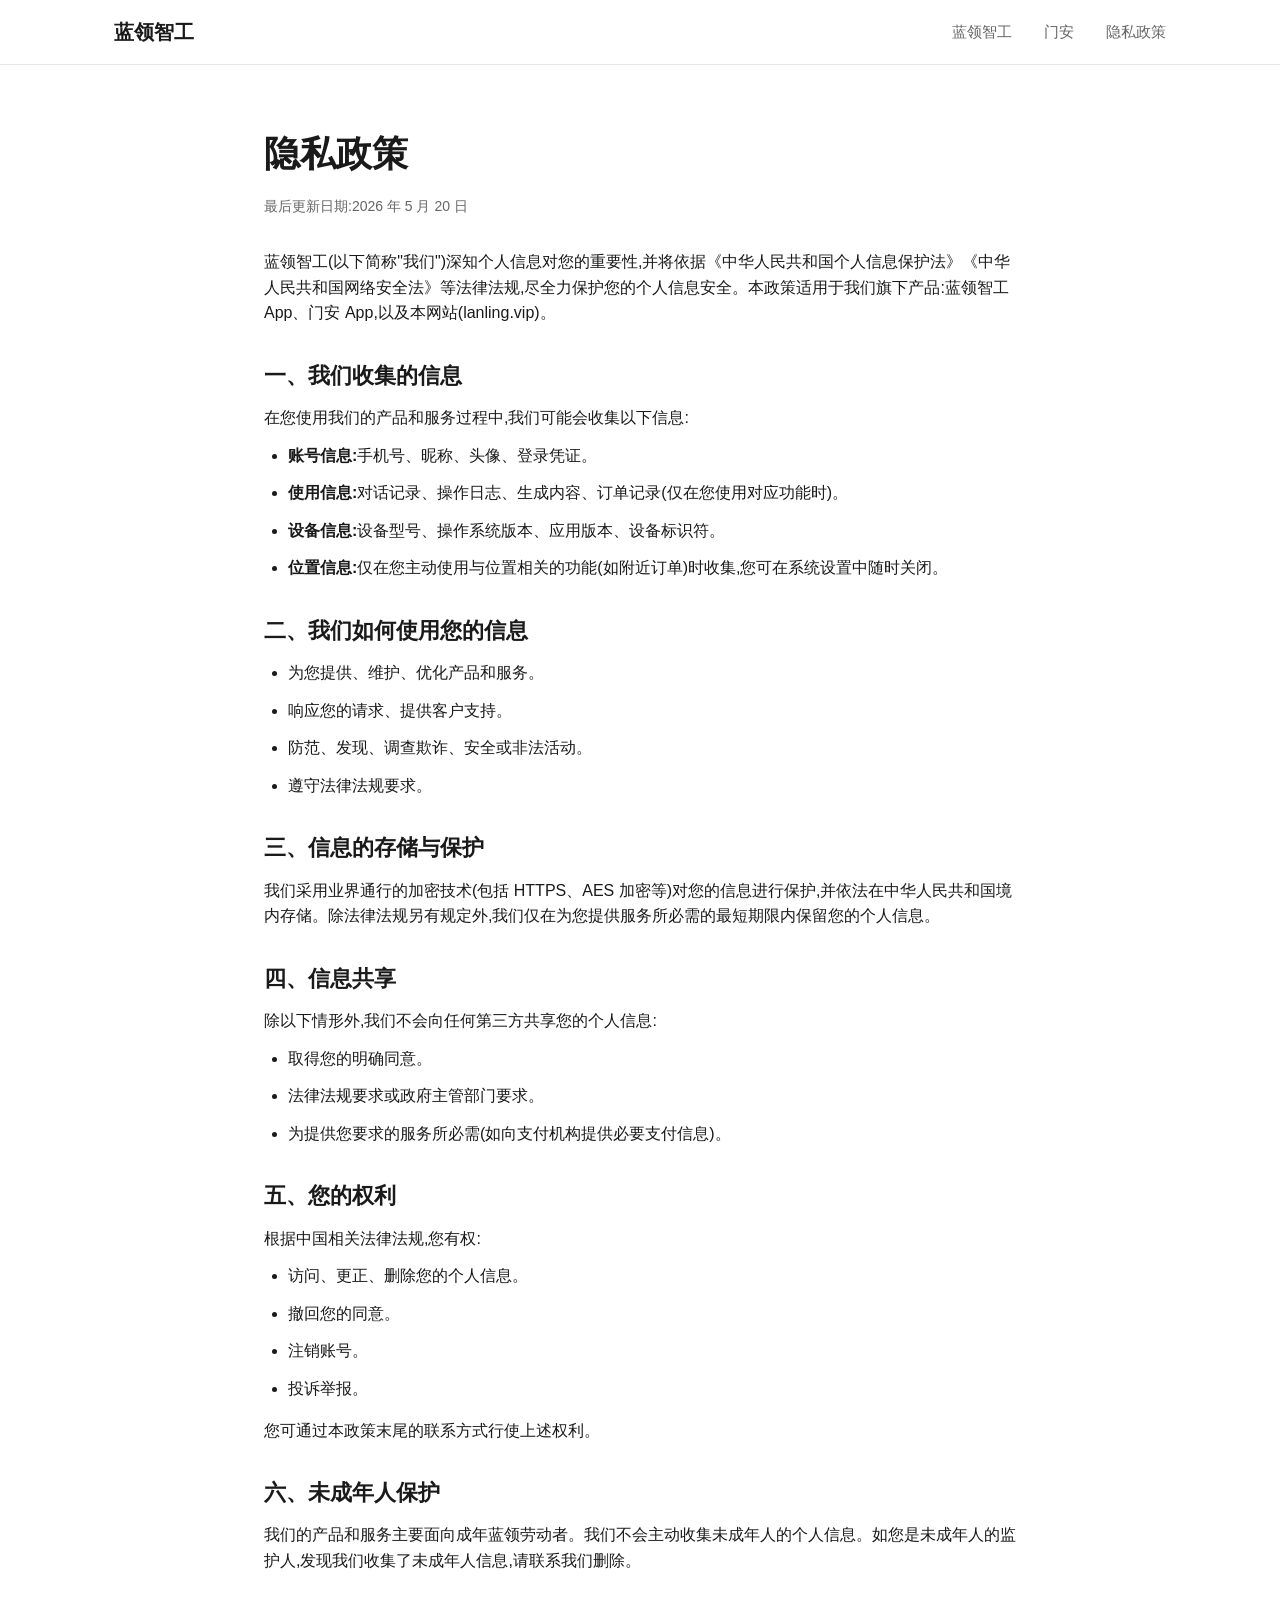
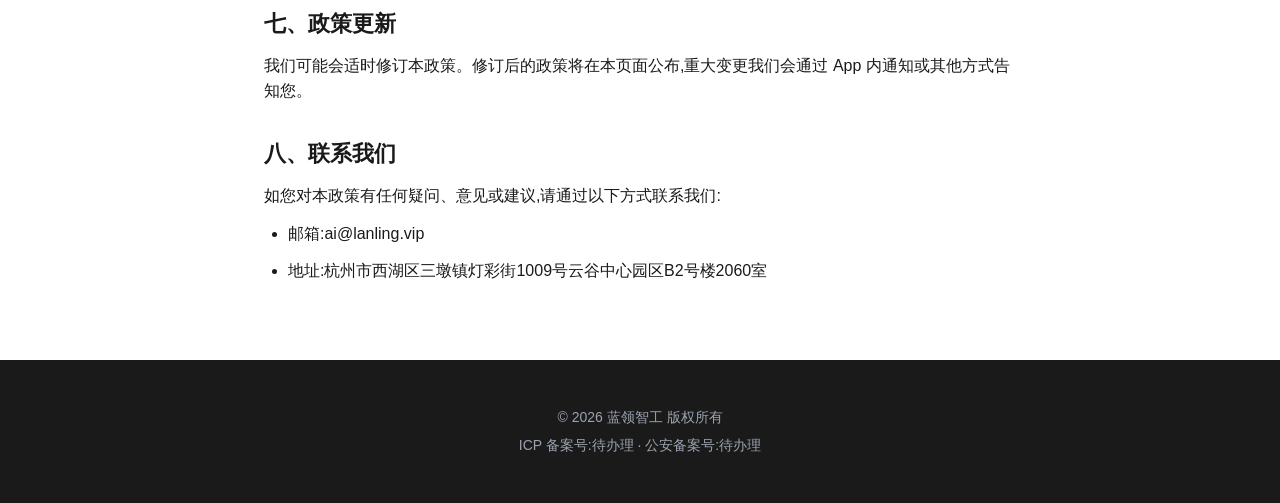
==== privacy.html @ a67dc8f7 "Initial site: 蓝领智工 placeholder + privacy/terms" ====
<!DOCTYPE html>
<html lang="zh-CN">
<head>
  <meta charset="UTF-8">
  <meta name="viewport" content="width=device-width, initial-scale=1.0">
  <title>隐私政策 | 蓝领智工</title>
  <link rel="stylesheet" href="styles.css">
</head>
<body>
  <header class="site-header">
    <div class="container nav">
      <a href="index.html" class="logo">蓝领智工</a>
      <nav class="nav-links">
        <a href="lanlingzhigong.html">蓝领智工</a>
        <a href="menan.html">门安</a>
        <a href="privacy.html">隐私政策</a>
      </nav>
    </div>
  </header>

  <main class="container legal">
    <h1>隐私政策</h1>
    <p class="updated">最后更新日期:2026 年 5 月 20 日</p>

    <p>蓝领智工(以下简称"我们")深知个人信息对您的重要性,并将依据《中华人民共和国个人信息保护法》《中华人民共和国网络安全法》等法律法规,尽全力保护您的个人信息安全。本政策适用于我们旗下产品:蓝领智工 App、门安 App,以及本网站(lanling.vip)。</p>

    <h2>一、我们收集的信息</h2>
    <p>在您使用我们的产品和服务过程中,我们可能会收集以下信息:</p>
    <ul>
      <li><strong>账号信息:</strong>手机号、昵称、头像、登录凭证。</li>
      <li><strong>使用信息:</strong>对话记录、操作日志、生成内容、订单记录(仅在您使用对应功能时)。</li>
      <li><strong>设备信息:</strong>设备型号、操作系统版本、应用版本、设备标识符。</li>
      <li><strong>位置信息:</strong>仅在您主动使用与位置相关的功能(如附近订单)时收集,您可在系统设置中随时关闭。</li>
    </ul>

    <h2>二、我们如何使用您的信息</h2>
    <ul>
      <li>为您提供、维护、优化产品和服务。</li>
      <li>响应您的请求、提供客户支持。</li>
      <li>防范、发现、调查欺诈、安全或非法活动。</li>
      <li>遵守法律法规要求。</li>
    </ul>

    <h2>三、信息的存储与保护</h2>
    <p>我们采用业界通行的加密技术(包括 HTTPS、AES 加密等)对您的信息进行保护,并依法在中华人民共和国境内存储。除法律法规另有规定外,我们仅在为您提供服务所必需的最短期限内保留您的个人信息。</p>

    <h2>四、信息共享</h2>
    <p>除以下情形外,我们不会向任何第三方共享您的个人信息:</p>
    <ul>
      <li>取得您的明确同意。</li>
      <li>法律法规要求或政府主管部门要求。</li>
      <li>为提供您要求的服务所必需(如向支付机构提供必要支付信息)。</li>
    </ul>

    <h2>五、您的权利</h2>
    <p>根据中国相关法律法规,您有权:</p>
    <ul>
      <li>访问、更正、删除您的个人信息。</li>
      <li>撤回您的同意。</li>
      <li>注销账号。</li>
      <li>投诉举报。</li>
    </ul>
    <p>您可通过本政策末尾的联系方式行使上述权利。</p>

    <h2>六、未成年人保护</h2>
    <p>我们的产品和服务主要面向成年蓝领劳动者。我们不会主动收集未成年人的个人信息。如您是未成年人的监护人,发现我们收集了未成年人信息,请联系我们删除。</p>

    <h2>七、政策更新</h2>
    <p>我们可能会适时修订本政策。修订后的政策将在本页面公布,重大变更我们会通过 App 内通知或其他方式告知您。</p>

    <h2>八、联系我们</h2>
    <p>如您对本政策有任何疑问、意见或建议,请通过以下方式联系我们:</p>
    <ul>
      <li>邮箱:ai@lanling.vip</li>
      <li>地址:杭州市西湖区三墩镇灯彩街1009号云谷中心园区B2号楼2060室</li>
    </ul>
  </main>

  <footer class="site-footer">
    <div class="container">
      <p>&copy; 2026 蓝领智工 版权所有</p>
      <p>
        <a href="https://beian.miit.gov.cn" target="_blank" rel="noopener">ICP 备案号:待办理</a>
        ·
        <a href="https://beian.mps.gov.cn" target="_blank" rel="noopener">公安备案号:待办理</a>
      </p>
    </div>
  </footer>
</body>
</html>
---- styles.css ----
:root {
  --color-text: #1a1a1a;
  --color-text-muted: #666;
  --color-bg: #fff;
  --color-bg-alt: #f8f9fb;
  --color-border: #e5e7eb;
  --color-blue: #2563eb;
  --color-orange: #ea580c;
  --max-width: 1100px;
  --radius: 12px;
}

* { box-sizing: border-box; margin: 0; padding: 0; }

body {
  font-family: -apple-system, BlinkMacSystemFont, "PingFang SC", "Microsoft YaHei", sans-serif;
  color: var(--color-text);
  line-height: 1.6;
  background: var(--color-bg);
}

.container {
  max-width: var(--max-width);
  margin: 0 auto;
  padding: 0 24px;
}

.site-header {
  border-bottom: 1px solid var(--color-border);
  background: rgba(255,255,255,0.95);
  backdrop-filter: blur(8px);
  position: sticky;
  top: 0;
  z-index: 100;
}

.nav {
  display: flex;
  justify-content: space-between;
  align-items: center;
  height: 64px;
}

.logo {
  font-size: 20px;
  font-weight: 700;
  color: var(--color-text);
  text-decoration: none;
}

.nav-links {
  display: flex;
  gap: 32px;
}

.nav-links a {
  color: var(--color-text-muted);
  text-decoration: none;
  font-size: 15px;
  transition: color 0.2s;
}

.nav-links a:hover { color: var(--color-text); }

.hero {
  padding: 120px 0 80px;
  text-align: center;
  background: linear-gradient(135deg, #f0f4ff 0%, #fff5f0 100%);
}

.hero h1 {
  font-size: 48px;
  font-weight: 700;
  margin-bottom: 24px;
  line-height: 1.25;
}

.lead {
  font-size: 20px;
  color: var(--color-text-muted);
  max-width: 700px;
  margin: 0 auto 40px;
}

.cta-group {
  display: flex;
  gap: 16px;
  justify-content: center;
  flex-wrap: wrap;
}

.btn {
  display: inline-block;
  padding: 14px 28px;
  border-radius: 8px;
  text-decoration: none;
  font-weight: 600;
  font-size: 16px;
  transition: transform 0.15s, box-shadow 0.15s;
}

.btn:hover {
  transform: translateY(-1px);
  box-shadow: 0 4px 12px rgba(0,0,0,0.1);
}

.btn-primary { background: var(--color-blue); color: white; }
.btn-secondary { background: var(--color-orange); color: white; }

.products { padding: 80px 0; }

.products h2, .about h2, .features h2, .download-cta h2 {
  font-size: 36px;
  text-align: center;
  margin-bottom: 48px;
}

.product-grid {
  display: grid;
  grid-template-columns: repeat(auto-fit, minmax(320px, 1fr));
  gap: 24px;
}

.product-card {
  display: block;
  padding: 40px;
  border-radius: var(--radius);
  text-decoration: none;
  color: var(--color-text);
  transition: transform 0.2s, box-shadow 0.2s;
  border: 1px solid var(--color-border);
}

.product-card:hover {
  transform: translateY(-4px);
  box-shadow: 0 12px 32px rgba(0,0,0,0.08);
}

.product-blue { background: linear-gradient(135deg, #eff6ff 0%, #dbeafe 100%); }
.product-orange { background: linear-gradient(135deg, #fff7ed 0%, #ffedd5 100%); }

.product-card h3 { font-size: 28px; margin-bottom: 8px; }

.product-card .tagline {
  font-size: 14px;
  color: var(--color-text-muted);
  margin-bottom: 16px;
  font-weight: 500;
}

.product-card p { margin-bottom: 16px; }

.learn-more { color: var(--color-blue); font-weight: 600; }
.product-orange .learn-more { color: var(--color-orange); }

.about {
  padding: 80px 0;
  background: var(--color-bg-alt);
  text-align: center;
}

.about p {
  font-size: 18px;
  color: var(--color-text-muted);
  max-width: 700px;
  margin: 0 auto 32px;
}

.contact-info {
  list-style: none;
  display: inline-block;
  text-align: left;
}

.contact-info li {
  padding: 6px 0;
  color: var(--color-text-muted);
}

.product-hero {
  padding: 100px 0 80px;
  text-align: center;
}

.product-hero.blue { background: linear-gradient(135deg, #eff6ff 0%, #dbeafe 100%); }
.product-hero.orange { background: linear-gradient(135deg, #fff7ed 0%, #ffedd5 100%); }

.product-hero h1 { font-size: 48px; margin-bottom: 12px; }

.product-hero .tagline {
  font-size: 22px;
  color: var(--color-text-muted);
  margin-bottom: 24px;
}

.features { padding: 80px 0; }

.feature-grid {
  display: grid;
  grid-template-columns: repeat(auto-fit, minmax(280px, 1fr));
  gap: 32px;
}

.feature {
  text-align: center;
  padding: 24px;
}

.feature-icon { font-size: 40px; margin-bottom: 16px; }
.feature h3 { font-size: 20px; margin-bottom: 12px; }
.feature p { color: var(--color-text-muted); }

.download-cta {
  padding: 80px 0;
  background: var(--color-bg-alt);
  text-align: center;
}

.download-buttons {
  display: flex;
  gap: 24px;
  justify-content: center;
  flex-wrap: wrap;
  margin-top: 32px;
}

.download-card {
  padding: 24px 32px;
  background: white;
  border-radius: var(--radius);
  border: 1px solid var(--color-border);
  min-width: 220px;
}

.qr-placeholder {
  width: 160px;
  height: 160px;
  background: #f3f4f6;
  border: 2px dashed #d1d5db;
  margin: 0 auto 16px;
  display: flex;
  align-items: center;
  justify-content: center;
  color: #9ca3af;
  font-size: 14px;
}

.download-card h4 { font-size: 16px; margin-bottom: 4px; }
.download-card p { font-size: 13px; color: var(--color-text-muted); }

.site-footer {
  padding: 40px 0;
  background: #1a1a1a;
  color: #9ca3af;
  text-align: center;
}

.site-footer p { margin: 6px 0; font-size: 14px; }
.site-footer a { color: #9ca3af; text-decoration: none; }
.site-footer a:hover { color: white; }

.legal {
  padding: 60px 24px;
  max-width: 800px;
}

.legal h1 { font-size: 36px; margin-bottom: 12px; }
.legal h2 { font-size: 22px; margin: 32px 0 12px; }
.legal p, .legal li { margin-bottom: 12px; }
.legal ul, .legal ol { padding-left: 24px; margin-bottom: 16px; }

.legal .updated {
  color: var(--color-text-muted);
  font-size: 14px;
  margin-bottom: 32px;
}

@media (max-width: 768px) {
  .hero { padding: 60px 0 40px; }
  .hero h1, .product-hero h1 { font-size: 32px; }
  .products h2, .about h2, .features h2, .download-cta h2 { font-size: 28px; margin-bottom: 32px; }
  .lead { font-size: 16px; }
  .nav-links { gap: 12px; }
  .nav-links a { font-size: 13px; }
  .product-card { padding: 24px; }
  .product-card h3 { font-size: 22px; }
  .product-hero { padding: 60px 0 40px; }
  .product-hero .tagline { font-size: 18px; }
}
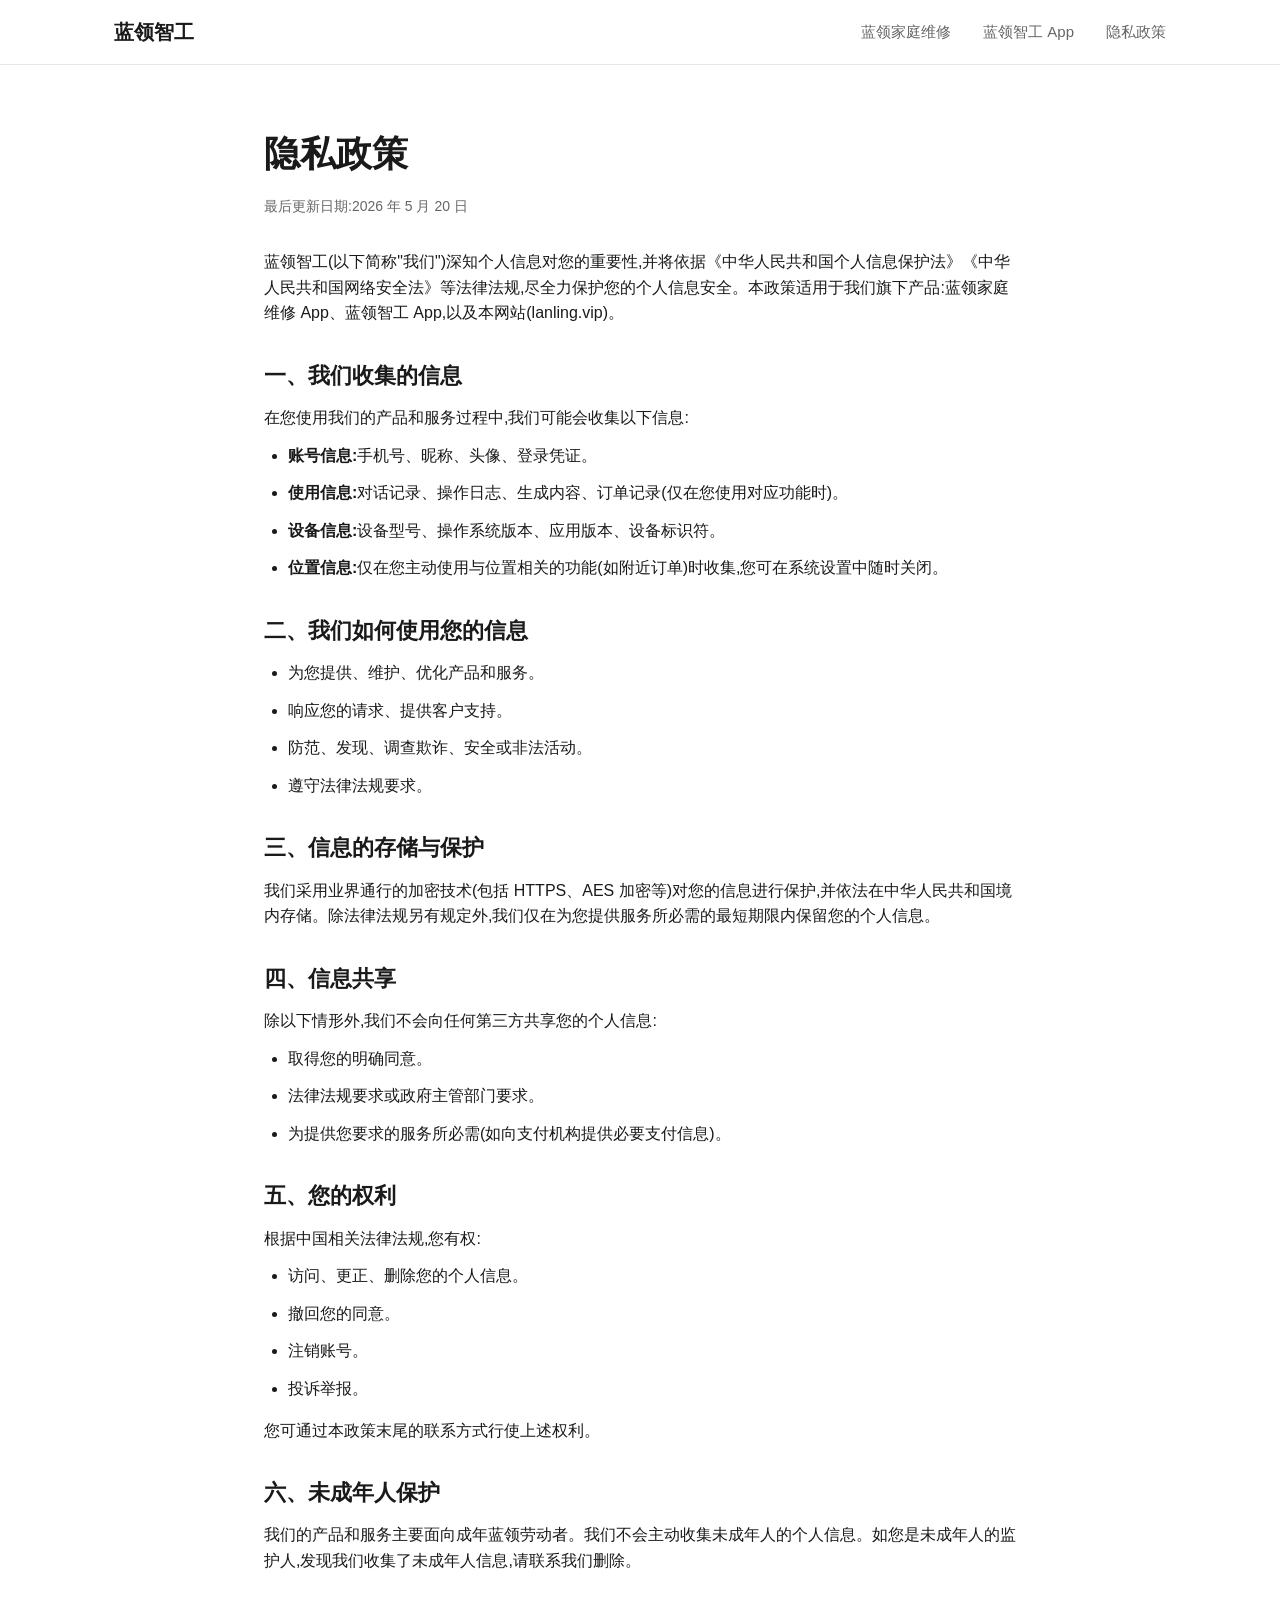
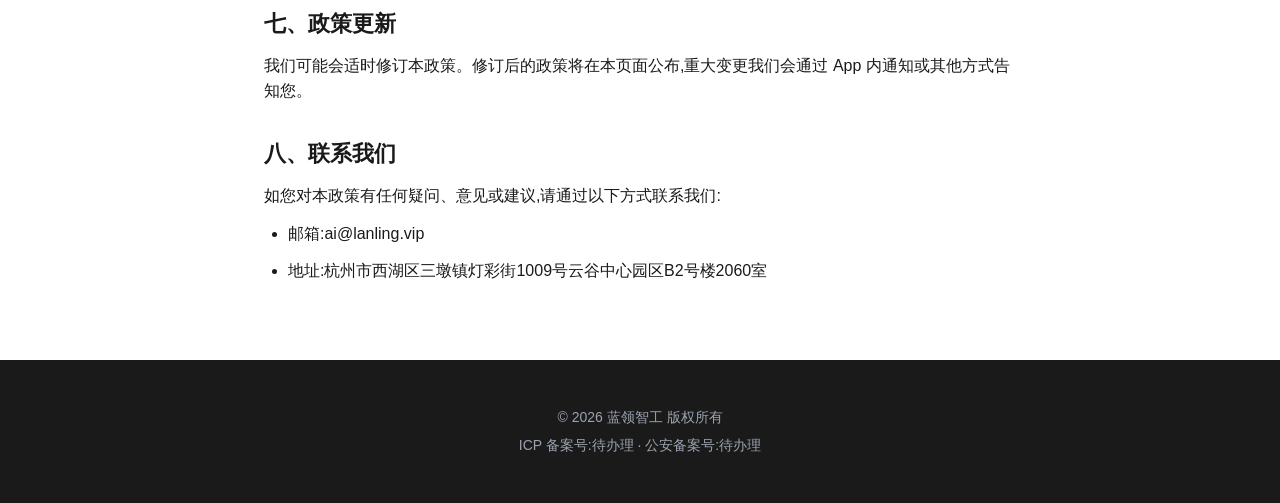
==== commit 37531fd9: "Rebrand: 蓝领智工 platform with 蓝领家庭维修 (consumer) + 蓝领智工 (worker) apps - Replace 门安 with 蓝领家庭维修 (consume" ====
--- a/privacy.html
+++ b/privacy.html
@@ -11,8 +11,8 @@
     <div class="container nav">
       <a href="index.html" class="logo">蓝领智工</a>
       <nav class="nav-links">
-        <a href="lanlingzhigong.html">蓝领智工</a>
-        <a href="menan.html">门安</a>
+        <a href="jiating.html">蓝领家庭维修</a>
+        <a href="lanlingzhigong.html">蓝领智工 App</a>
         <a href="privacy.html">隐私政策</a>
       </nav>
     </div>
@@ -22,7 +22,7 @@
     <h1>隐私政策</h1>
     <p class="updated">最后更新日期:2026 年 5 月 20 日</p>
 
-    <p>蓝领智工(以下简称"我们")深知个人信息对您的重要性,并将依据《中华人民共和国个人信息保护法》《中华人民共和国网络安全法》等法律法规,尽全力保护您的个人信息安全。本政策适用于我们旗下产品:蓝领智工 App、门安 App,以及本网站(lanling.vip)。</p>
+    <p>蓝领智工(以下简称"我们")深知个人信息对您的重要性,并将依据《中华人民共和国个人信息保护法》《中华人民共和国网络安全法》等法律法规,尽全力保护您的个人信息安全。本政策适用于我们旗下产品:蓝领家庭维修 App、蓝领智工 App,以及本网站(lanling.vip)。</p>
 
     <h2>一、我们收集的信息</h2>
     <p>在您使用我们的产品和服务过程中,我们可能会收集以下信息:</p>
--- a/styles.css
+++ b/styles.css
@@ -274,6 +274,116 @@
   font-size: 14px;
   margin-bottom: 32px;
 }
+
+.section-lead {
+  font-size: 17px;
+  color: var(--color-text-muted);
+  text-align: center;
+  max-width: 720px;
+  margin: -32px auto 48px;
+}
+
+.problem { padding: 80px 0; }
+
+.problem-grid {
+  display: grid;
+  grid-template-columns: repeat(auto-fit, minmax(220px, 1fr));
+  gap: 24px;
+}
+
+.problem-card {
+  padding: 28px 24px;
+  background: var(--color-bg-alt);
+  border-radius: var(--radius);
+  text-align: center;
+  border: 1px solid var(--color-border);
+}
+
+.problem-icon { font-size: 36px; margin-bottom: 12px; }
+.problem-card h3 { font-size: 18px; margin-bottom: 8px; }
+.problem-card p { font-size: 14px; color: var(--color-text-muted); }
+
+.solution {
+  padding: 80px 0;
+  background: linear-gradient(135deg, #f0f9ff 0%, #fff7ed 100%);
+}
+
+.solution-grid {
+  display: grid;
+  grid-template-columns: repeat(auto-fit, minmax(320px, 1fr));
+  gap: 24px;
+}
+
+.solution-item {
+  padding: 32px;
+  background: white;
+  border-radius: var(--radius);
+  border: 1px solid var(--color-border);
+}
+
+.solution-item h3 { font-size: 22px; margin-bottom: 12px; }
+.solution-item p { color: var(--color-text-muted); }
+
+.categories {
+  padding: 80px 0;
+  background: var(--color-bg-alt);
+}
+
+.category-grid {
+  display: grid;
+  grid-template-columns: repeat(auto-fit, minmax(150px, 1fr));
+  gap: 16px;
+  max-width: 900px;
+  margin: 0 auto;
+}
+
+.category-card {
+  padding: 24px 16px;
+  background: white;
+  border-radius: var(--radius);
+  text-align: center;
+  border: 1px solid var(--color-border);
+  transition: transform 0.2s, box-shadow 0.2s;
+}
+
+.category-card:hover {
+  transform: translateY(-3px);
+  box-shadow: 0 8px 20px rgba(0,0,0,0.06);
+}
+
+.category-icon { font-size: 32px; margin-bottom: 8px; }
+.category-card h3 { font-size: 15px; font-weight: 500; }
+
+.how-it-works { padding: 80px 0; }
+
+.steps {
+  display: grid;
+  grid-template-columns: repeat(auto-fit, minmax(180px, 1fr));
+  gap: 16px;
+  max-width: 1000px;
+  margin: 0 auto;
+}
+
+.step { text-align: center; padding: 16px; }
+
+.step-num {
+  width: 44px;
+  height: 44px;
+  border-radius: 50%;
+  background: var(--color-orange);
+  color: white;
+  display: inline-flex;
+  align-items: center;
+  justify-content: center;
+  font-size: 18px;
+  font-weight: 700;
+  margin-bottom: 16px;
+}
+
+.step h3 { font-size: 16px; margin-bottom: 8px; }
+.step p { font-size: 14px; color: var(--color-text-muted); }
+
+.features-alt { background: var(--color-bg-alt); }
 
 @media (max-width: 768px) {
   .hero { padding: 60px 0 40px; }
